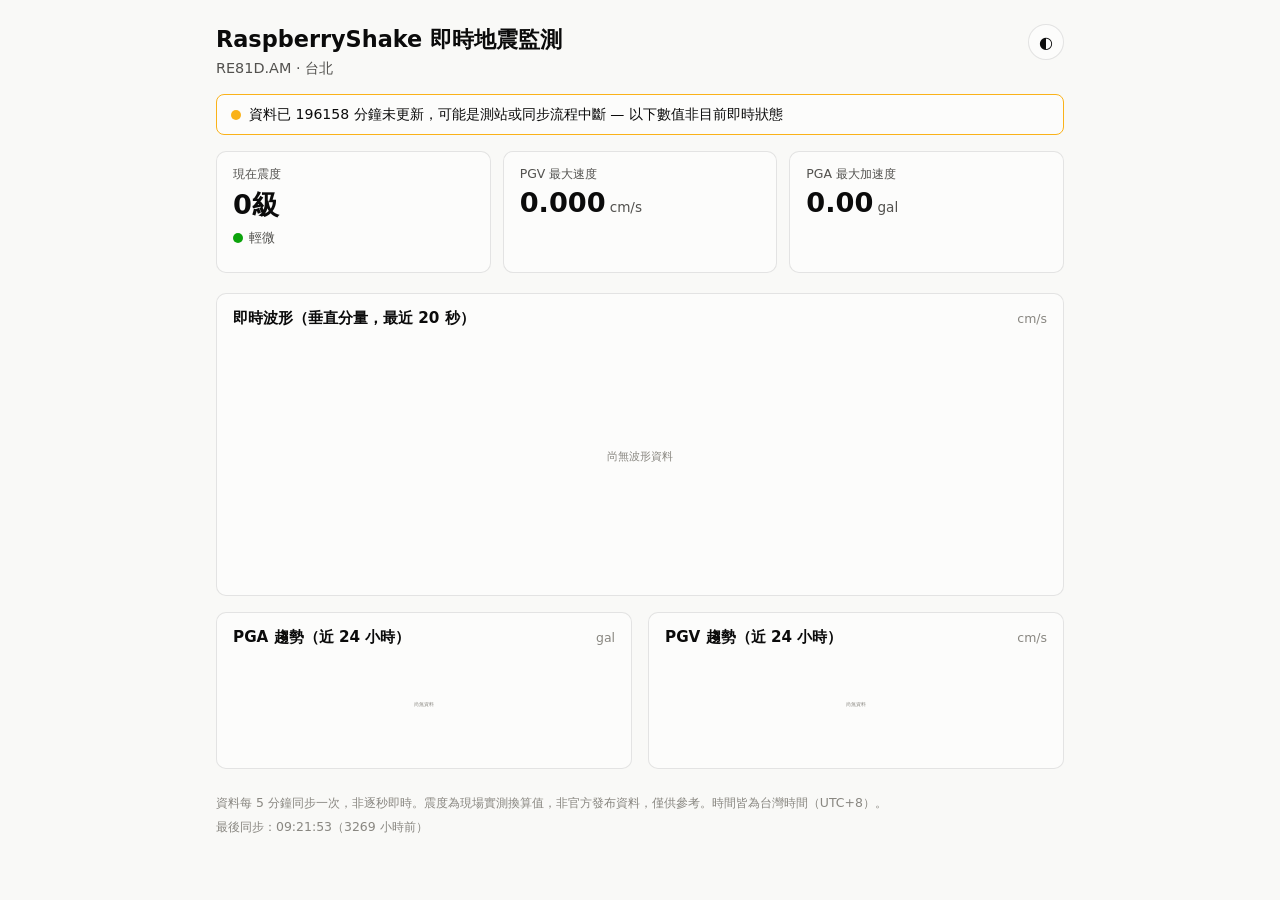
==== index.html @ 553f0ff5 "Initial RaspberryShake dashboard (PGA/PGV/waveform, GitHub Pages) Static site pulling periodic snaps" ====
<!doctype html>
<html lang="zh-Hant">
<head>
<meta charset="utf-8">
<meta name="viewport" content="width=device-width, initial-scale=1">
<title>RaspberryShake 即時地震監測</title>
<meta name="description" content="RaspberryShake 地震儀即時 PGA / PGV / 波形監測儀表板">
<link rel="icon" href="data:image/svg+xml,<svg xmlns=%22http://www.w3.org/2000/svg%22 viewBox=%220 0 100 100%22><text y=%22.9em%22 font-size=%2290%22>🌐</text></svg>">
<link rel="stylesheet" href="assets/style.css">
</head>
<body>
<div class="page">

  <header class="site-header">
    <div class="title-block">
      <h1>RaspberryShake 即時地震監測</h1>
      <p class="subtitle" id="station-line">載入中…</p>
    </div>
    <button id="theme-toggle" class="theme-toggle" type="button" aria-label="切換深色/淺色主題">◐</button>
  </header>

  <div id="stale-banner" class="stale-banner" hidden>
    <span class="status-dot status-warning" aria-hidden="true"></span>
    <span id="stale-text"></span>
  </div>

  <main>
    <section class="kpi-row" aria-label="即時測值">
      <div class="stat-tile">
        <div class="stat-label">現在震度</div>
        <div class="stat-value" id="tile-intensity">—</div>
        <div class="stat-badge" id="tile-intensity-badge"></div>
      </div>
      <div class="stat-tile">
        <div class="stat-label">PGV 最大速度</div>
        <div class="stat-value"><span id="tile-pgv">—</span><span class="stat-unit">cm/s</span></div>
        <svg class="sparkline" id="spark-pgv" viewBox="0 0 120 32" preserveAspectRatio="none"></svg>
      </div>
      <div class="stat-tile">
        <div class="stat-label">PGA 最大加速度</div>
        <div class="stat-value"><span id="tile-pga">—</span><span class="stat-unit">gal</span></div>
        <svg class="sparkline" id="spark-pga" viewBox="0 0 120 32" preserveAspectRatio="none"></svg>
      </div>
    </section>

    <section class="chart-card" aria-label="即時波形">
      <div class="chart-card-head">
        <h2>即時波形（垂直分量，最近 20 秒）</h2>
        <span class="chart-unit">cm/s</span>
      </div>
      <div class="chart-wrap">
        <svg id="chart-waveform" class="chart-svg" viewBox="0 0 640 200" preserveAspectRatio="none"></svg>
        <div class="tooltip" id="tooltip-waveform" hidden></div>
      </div>
    </section>

    <section class="chart-grid">
      <div class="chart-card" aria-label="PGA 趨勢">
        <div class="chart-card-head">
          <h2>PGA 趨勢（近 24 小時）</h2>
          <span class="chart-unit">gal</span>
        </div>
        <div class="chart-wrap">
          <svg id="chart-pga" class="chart-svg" viewBox="0 0 640 180" preserveAspectRatio="none"></svg>
          <div class="tooltip" id="tooltip-pga" hidden></div>
        </div>
      </div>
      <div class="chart-card" aria-label="PGV 趨勢">
        <div class="chart-card-head">
          <h2>PGV 趨勢（近 24 小時）</h2>
          <span class="chart-unit">cm/s</span>
        </div>
        <div class="chart-wrap">
          <svg id="chart-pgv" class="chart-svg" viewBox="0 0 640 180" preserveAspectRatio="none"></svg>
          <div class="tooltip" id="tooltip-pgv" hidden></div>
        </div>
      </div>
    </section>
  </main>

  <footer class="site-footer">
    <p>資料每 5 分鐘同步一次，非逐秒即時。震度為現場實測換算值，非官方發布資料，僅供參考。時間皆為台灣時間（UTC+8）。</p>
    <p id="updated-line">—</p>
  </footer>

</div>
<script src="assets/app.js"></script>
</body>
</html>
---- assets/style.css ----
:root {
  color-scheme: light;
  --surface-1:      #fcfcfb;
  --page-plane:     #f9f9f7;
  --text-primary:   #0b0b0b;
  --text-secondary: #52514e;
  --text-muted:     #898781;
  --gridline:       #e1e0d9;
  --baseline:       #c3c2b7;
  --border:         rgba(11,11,11,0.10);
  --series-1:       #2a78d6;   /* categorical slot 1 — blue, the single series everywhere */
  --status-good:     #0ca30c;
  --status-warning:  #fab219;
  --status-serious:  #ec835a;
  --status-critical: #d03b3b;
}

@media (prefers-color-scheme: dark) {
  :root:where(:not([data-theme="light"])) {
    color-scheme: dark;
    --surface-1:      #1a1a19;
    --page-plane:     #0d0d0d;
    --text-primary:   #ffffff;
    --text-secondary: #c3c2b7;
    --text-muted:     #898781;
    --gridline:       #2c2c2a;
    --baseline:       #383835;
    --border:         rgba(255,255,255,0.10);
    --series-1:       #3987e5;
    --status-good:     #0ca30c;
    --status-warning:  #fab219;
    --status-serious:  #ec835a;
    --status-critical: #d03b3b;
  }
}

:root[data-theme="dark"] {
  color-scheme: dark;
  --surface-1:      #1a1a19;
  --page-plane:     #0d0d0d;
  --text-primary:   #ffffff;
  --text-secondary: #c3c2b7;
  --text-muted:     #898781;
  --gridline:       #2c2c2a;
  --baseline:       #383835;
  --border:         rgba(255,255,255,0.10);
  --series-1:       #3987e5;
}

* { box-sizing: border-box; }

body {
  margin: 0;
  background: var(--page-plane);
  color: var(--text-primary);
  font-family: system-ui, -apple-system, "Segoe UI", sans-serif;
  -webkit-font-smoothing: antialiased;
}

.page {
  max-width: 880px;
  margin: 0 auto;
  padding: 24px 16px 48px;
}

.site-header {
  display: flex;
  align-items: flex-start;
  justify-content: space-between;
  gap: 12px;
  margin-bottom: 16px;
}

.site-header h1 {
  font-size: 1.4rem;
  margin: 0 0 4px;
}

.subtitle {
  margin: 0;
  color: var(--text-secondary);
  font-size: 0.9rem;
}

.theme-toggle {
  flex: none;
  width: 36px;
  height: 36px;
  border-radius: 50%;
  border: 1px solid var(--border);
  background: var(--surface-1);
  color: var(--text-primary);
  font-size: 1rem;
  cursor: pointer;
}
.theme-toggle:hover { background: var(--gridline); }

.stale-banner {
  display: flex;
  align-items: center;
  gap: 8px;
  background: var(--surface-1);
  border: 1px solid var(--status-warning);
  border-radius: 8px;
  padding: 10px 14px;
  margin-bottom: 16px;
  font-size: 0.88rem;
  color: var(--text-primary);
}

.status-dot {
  width: 10px;
  height: 10px;
  border-radius: 50%;
  flex: none;
  display: inline-block;
}
.status-good     { background: var(--status-good); }
.status-warning  { background: var(--status-warning); }
.status-serious  { background: var(--status-serious); }
.status-critical { background: var(--status-critical); }

.kpi-row {
  display: grid;
  grid-template-columns: repeat(3, 1fr);
  gap: 12px;
  margin-bottom: 20px;
}

.stat-tile {
  background: var(--surface-1);
  border: 1px solid var(--border);
  border-radius: 10px;
  padding: 14px 16px;
}

.stat-label {
  font-size: 0.78rem;
  color: var(--text-secondary);
}

.stat-value {
  font-size: 1.7rem;
  font-weight: 600;
  margin-top: 4px;
}

.stat-unit {
  font-size: 0.85rem;
  font-weight: 400;
  color: var(--text-secondary);
  margin-left: 4px;
}

.stat-badge {
  display: inline-flex;
  align-items: center;
  gap: 6px;
  margin-top: 6px;
  font-size: 0.82rem;
  color: var(--text-secondary);
}

.sparkline {
  width: 100%;
  height: 32px;
  margin-top: 8px;
  display: block;
}

.chart-card {
  background: var(--surface-1);
  border: 1px solid var(--border);
  border-radius: 10px;
  padding: 14px 16px 8px;
  margin-bottom: 16px;
}

.chart-card-head {
  display: flex;
  align-items: baseline;
  justify-content: space-between;
  margin-bottom: 4px;
}

.chart-card-head h2 {
  font-size: 0.95rem;
  margin: 0;
  font-weight: 600;
}

.chart-unit {
  font-size: 0.78rem;
  color: var(--text-muted);
}

.chart-grid {
  display: grid;
  grid-template-columns: 1fr 1fr;
  gap: 16px;
}
.chart-grid .chart-card { margin-bottom: 0; }

.chart-wrap { position: relative; }

.chart-svg {
  width: 100%;
  height: auto;
  display: block;
  touch-action: none;
}

.chart-svg .grid-line { stroke: var(--gridline); stroke-width: 1; }
.chart-svg .baseline { stroke: var(--baseline); stroke-width: 1; }
.chart-svg .series-line { fill: none; stroke: var(--series-1); stroke-width: 2; stroke-linejoin: round; stroke-linecap: round; }
.chart-svg .series-area { fill: var(--series-1); opacity: 0.10; }
.chart-svg .axis-label { fill: var(--text-muted); font-size: 9px; }
.chart-svg .crosshair { stroke: var(--text-muted); stroke-width: 1; opacity: 0; }
.chart-svg .hover-dot { fill: var(--series-1); stroke: var(--surface-1); stroke-width: 2; opacity: 0; }
.chart-svg .hit-layer { fill: transparent; cursor: crosshair; }

.sparkline .spark-line { fill: none; stroke: var(--text-muted); stroke-width: 1.5; }
.sparkline .spark-dot { fill: var(--series-1); }

.tooltip {
  position: absolute;
  pointer-events: none;
  background: var(--surface-1);
  border: 1px solid var(--border);
  border-radius: 6px;
  padding: 6px 10px;
  font-size: 0.78rem;
  box-shadow: 0 2px 8px rgba(0,0,0,0.15);
  transform: translate(-50%, -110%);
  white-space: nowrap;
}
.tooltip .tt-value { font-weight: 600; color: var(--text-primary); }
.tooltip .tt-time { color: var(--text-secondary); }

.empty-state {
  color: var(--text-muted);
  font-size: 0.85rem;
  padding: 24px 0;
  text-align: center;
}

.site-footer {
  margin-top: 24px;
  color: var(--text-muted);
  font-size: 0.78rem;
  line-height: 1.6;
}
.site-footer p { margin: 4px 0; }

@media (max-width: 640px) {
  .kpi-row { grid-template-columns: 1fr; }
  .chart-grid { grid-template-columns: 1fr; }
}
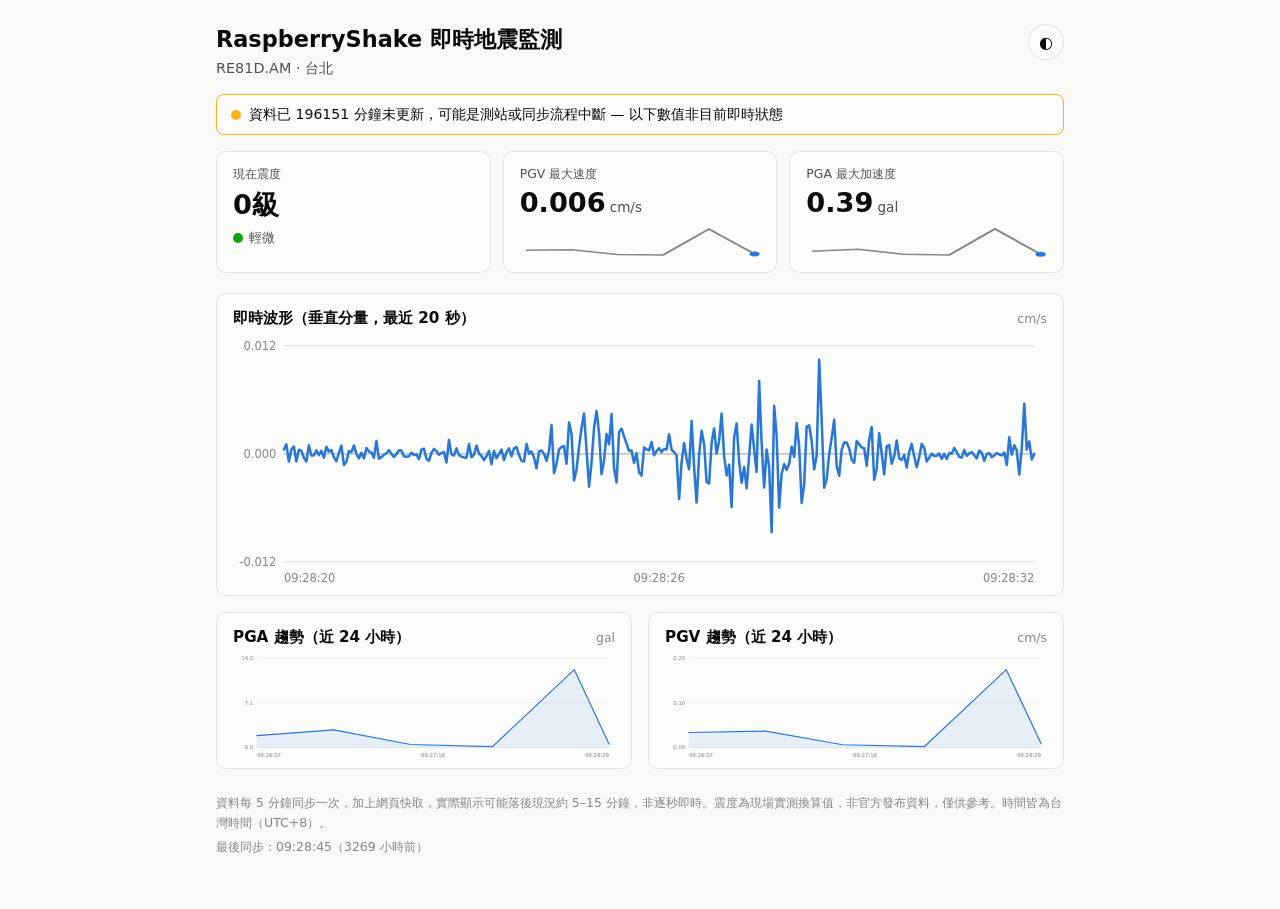
==== commit e461f1cb: "Account for GitHub Pages CDN caching in staleness threshold and copy" ====
--- a/index.html
+++ b/index.html
@@ -79,7 +79,7 @@
   </main>
 
   <footer class="site-footer">
-    <p>資料每 5 分鐘同步一次，非逐秒即時。震度為現場實測換算值，非官方發布資料，僅供參考。時間皆為台灣時間（UTC+8）。</p>
+    <p>資料每 5 分鐘同步一次，加上網頁快取，實際顯示可能落後現況約 5–15 分鐘，非逐秒即時。震度為現場實測換算值，非官方發布資料，僅供參考。時間皆為台灣時間（UTC+8）。</p>
     <p id="updated-line">—</p>
   </footer>
 
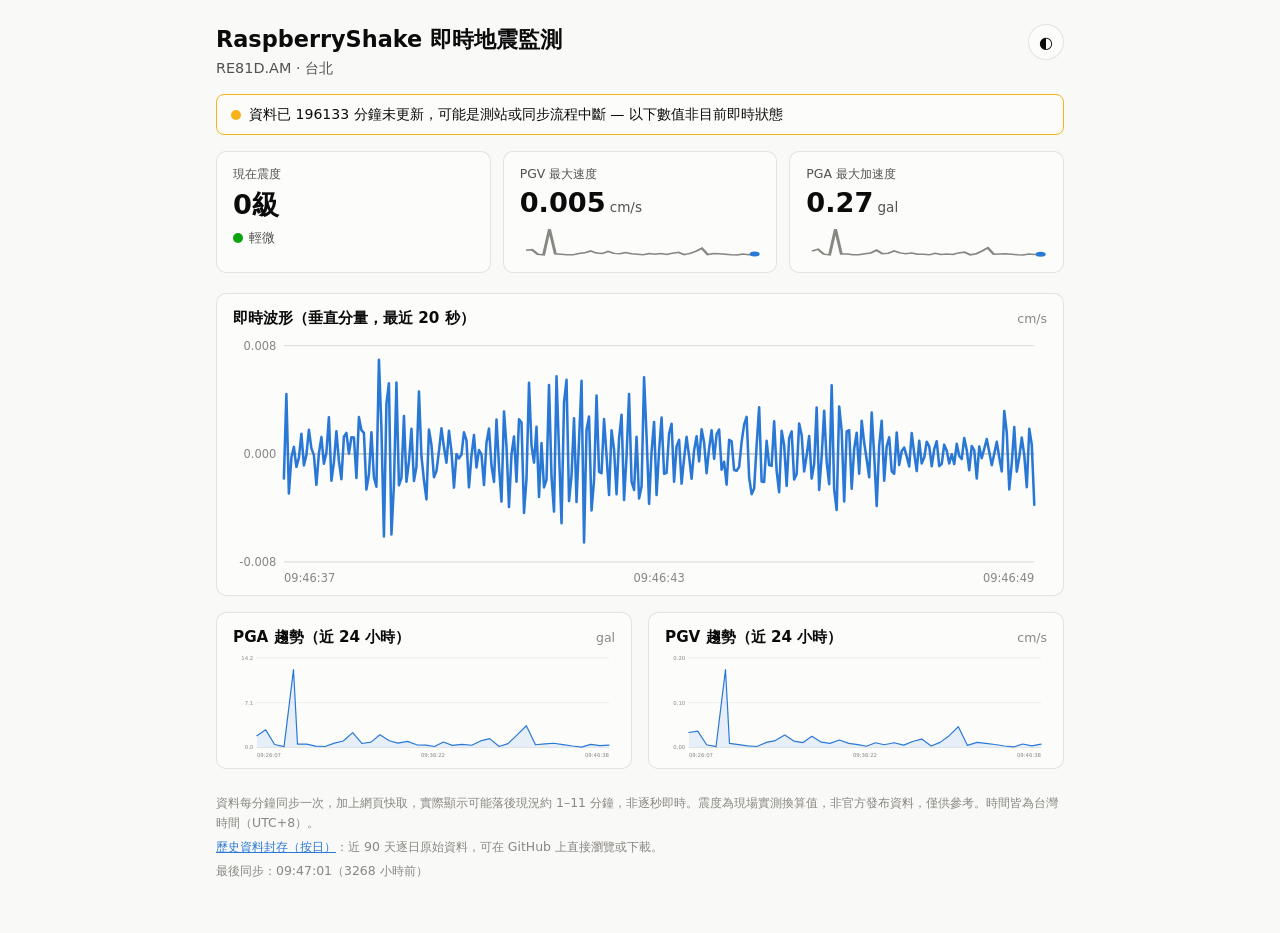
==== commit b8e188cb: "Add daily archive (90-day retention) and switch to 1-min push cadence in docs/copy" ====
--- a/index.html
+++ b/index.html
@@ -79,7 +79,8 @@
   </main>
 
   <footer class="site-footer">
-    <p>資料每 5 分鐘同步一次，加上網頁快取，實際顯示可能落後現況約 5–15 分鐘，非逐秒即時。震度為現場實測換算值，非官方發布資料，僅供參考。時間皆為台灣時間（UTC+8）。</p>
+    <p>資料每分鐘同步一次，加上網頁快取，實際顯示可能落後現況約 1–11 分鐘，非逐秒即時。震度為現場實測換算值，非官方發布資料，僅供參考。時間皆為台灣時間（UTC+8）。</p>
+    <p><a href="https://github.com/drewhui/RASPBERRYSHAKE_CCU/tree/main/data/archive">歷史資料封存（按日）</a>：近 90 天逐日原始資料，可在 GitHub 上直接瀏覽或下載。</p>
     <p id="updated-line">—</p>
   </footer>
 
--- a/assets/style.css
+++ b/assets/style.css
@@ -251,6 +251,7 @@
   line-height: 1.6;
 }
 .site-footer p { margin: 4px 0; }
+.site-footer a { color: var(--series-1); }
 
 @media (max-width: 640px) {
   .kpi-row { grid-template-columns: 1fr; }
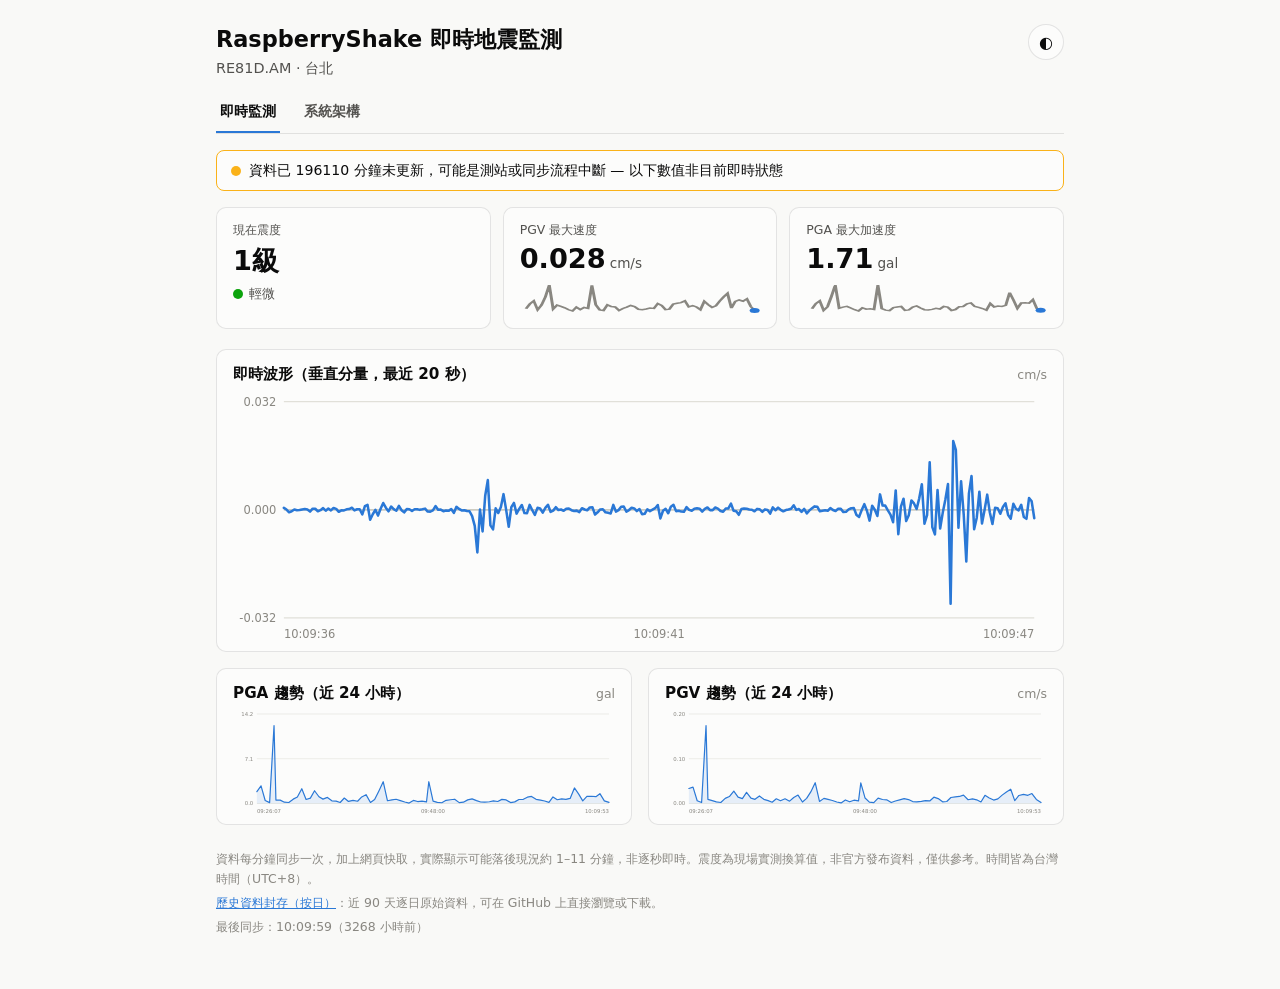
==== commit cbade4da: "Add system architecture doc + a "系統架構" tab on the site ARCHITECTURE.md documents the Earthworm ring/" ====
--- a/index.html
+++ b/index.html
@@ -19,12 +19,17 @@
     <button id="theme-toggle" class="theme-toggle" type="button" aria-label="切換深色/淺色主題">◐</button>
   </header>
 
+  <div class="tab-nav" role="tablist" aria-label="頁面切換">
+    <button class="tab-btn" id="tab-btn-dashboard" role="tab" aria-selected="true" aria-controls="panel-dashboard" type="button">即時監測</button>
+    <button class="tab-btn" id="tab-btn-architecture" role="tab" aria-selected="false" aria-controls="panel-architecture" type="button">系統架構</button>
+  </div>
+
   <div id="stale-banner" class="stale-banner" hidden>
     <span class="status-dot status-warning" aria-hidden="true"></span>
     <span id="stale-text"></span>
   </div>
 
-  <main>
+  <main id="panel-dashboard" class="tab-panel" role="tabpanel" aria-labelledby="tab-btn-dashboard">
     <section class="kpi-row" aria-label="即時測值">
       <div class="stat-tile">
         <div class="stat-label">現在震度</div>
@@ -78,6 +83,95 @@
     </section>
   </main>
 
+  <section id="panel-architecture" class="tab-panel architecture" role="tabpanel" aria-labelledby="tab-btn-architecture" hidden>
+    <p class="arch-intro">
+      這個網站背後是一套跑在 Raspberry Pi 4 上的簡化版地震早期預警（EEW）系統，
+      核心是 <a href="http://www.earthwormcentral.org/" target="_blank" rel="noopener">Earthworm</a>
+      8.0——地震學界行之有年的開源即時地震資料處理框架，用 Docker 容器化部署
+      （ARM64）。系統即時接收 RaspberryShake RE81D 地震儀的資料，同時跑三層告警
+      （單站 onsite 快報、測站即時震度、多站協同的網路型 EEW 解算）。
+      <strong>這個網站顯示的 PGA / PGV / 波形，是這套系統其中一條資料支線的公開
+      輸出</strong>，不是獨立產品。完整版見
+      <a href="https://github.com/drewhui/RASPBERRYSHAKE_CCU/blob/main/ARCHITECTURE.md">ARCHITECTURE.md</a>。
+    </p>
+
+    <div class="chart-card">
+      <div class="chart-card-head"><h2>資料來源</h2></div>
+      <ul class="arch-list">
+        <li><strong>RaspberryShake RE81D</strong>（RS1D 型號，單一垂直分量檢波器，100 sps）：跟 Pi 在同一個區域網路，透過 SeedLink 協定即時串流波形——這是本站顯示資料的來源。</li>
+        <li><strong>IRIS 遠端測站</strong>（中央氣象署寬頻地動觀測網 TW 網 + IU 網 TATO 站）：透過網際網路連到 IRIS 的 SeedLink 伺服器拉取即時資料，提供多站定位 / 規模估算所需的額外測站，不是本站顯示的對象，但共用同一套 Earthworm 處理鏈。</li>
+      </ul>
+    </div>
+
+    <div class="chart-card">
+      <div class="chart-card-head"><h2>Earthworm 核心架構</h2></div>
+      <p>Earthworm 用「共享記憶體環（ring）+ 多個獨立小程式（module）」的模型運作：每個 module 是獨立 process，讀寫特定的 ring，靠 ring 裡不同類型的訊息（波形、pick、事件⋯）溝通，彼此不直接呼叫。目前跑的 module（依啟動順序）：</p>
+      <div class="table-wrap">
+        <table class="arch-table">
+          <thead><tr><th>Module</th><th>角色</th></tr></thead>
+          <tbody>
+            <tr><td><code>statmgr</code></td><td>系統心跳 / 健康監控</td></tr>
+            <tr><td><code>slink2ew</code> ×2</td><td>SeedLink 客戶端，一個接 IRIS 遠端測站、一個接本地 RaspberryShake，寫入 <code>WAVE_RING</code></td></tr>
+            <tr><td><code>pick_ew</code></td><td>波形挑波（picking）：STA/LTA 演算法即時偵測 P 波到時，同時算出 onsite 快報用的 Pa/Pv/Pd/τc，寫入 <code>PICK_RING</code></td></tr>
+            <tr><td><code>tcpd</code></td><td>多站協同（coincidence）關聯：比對多測站 P 波 pick，達門檻站數才組成事件解，估算震央與規模（Mpd），寫入 <code>EEW_RING</code></td></tr>
+            <tr><td><code>dcsn_xml</code></td><td>把 <code>tcpd</code> 的事件解格式化成 EEW 警報 XML</td></tr>
+            <tr><td><code>wave_serverV</code></td><td>波形環狀歸檔，供外部工具（如 Swarm）查詢 / 繪圖</td></tr>
+            <tr><td><code>diskmgr</code> / <code>copystatus</code></td><td>磁碟空間管理、狀態訊息轉發到 <code>HYPO_RING</code></td></tr>
+          </tbody>
+        </table>
+      </div>
+    </div>
+
+    <div class="chart-card">
+      <div class="chart-card-head"><h2>資料流程（RaspberryShake → 這個網站）</h2></div>
+      <div class="pipeline">
+        <div class="pipe-box">RaspberryShake RE81D<br><span class="pipe-sub">SHZ, 100sps</span></div>
+        <div class="pipe-arrow">SeedLink →</div>
+        <div class="pipe-box">slink2ew<br><span class="pipe-sub">第二個實例</span></div>
+        <div class="pipe-arrow">→</div>
+        <div class="pipe-box">WAVE_RING</div>
+      </div>
+      <div class="pipeline pipeline-branch">
+        <div class="pipe-arrow">↓</div>
+      </div>
+      <div class="pipeline">
+        <div class="pipe-box">pick_ew<br><span class="pipe-sub">P 波挑波 + onsite</span></div>
+        <div class="pipe-arrow">→</div>
+        <div class="pipe-box">tcpd → dcsn_xml<br><span class="pipe-sub">多站定位 / 規模</span></div>
+        <div class="pipe-arrow">→</div>
+        <div class="pipe-box">station_watch.py<br><span class="pipe-sub">即時 PGV/PGA、CWB 震度</span></div>
+      </div>
+      <div class="pipeline">
+        <div class="pipe-arrow">↓</div>
+      </div>
+      <div class="pipeline">
+        <div class="pipe-box">本站快照 + 趨勢 + 逐日封存</div>
+        <div class="pipe-arrow">→</div>
+        <div class="pipe-box">dashboard_push.sh<br><span class="pipe-sub">host cron，每分鐘</span></div>
+        <div class="pipe-arrow">→</div>
+        <div class="pipe-box">GitHub Pages<br><span class="pipe-sub">這個網站</span></div>
+      </div>
+    </div>
+
+    <div class="chart-card">
+      <div class="chart-card-head"><h2>三層告警（由快到慢，由單站到多站）</h2></div>
+      <ol class="arch-list arch-list-ordered">
+        <li><strong>Onsite τc-Pd 快報</strong>——<code>pick_ew</code> 每完成一個 P 波 pick 就順便算出 Pa/Pv/Pd/τc，套用 Wu &amp; Kanamori 準則（Pd、τc 同時超過門檻）判斷是否可能是具破壞力的地震。單一測站、P 波到站後數秒內就有結果，是最快但誤報率也最高的一層。</li>
+        <li><strong>測站即時震度</strong>——自訂的 <code>station_watch.py</code>（不是 Earthworm 內建，用 PyEW 直接讀 <code>WAVE_RING</code>）即時把原始計數值換算成地動速度，量測 PGV，再微分成 PGA，對照中央氣象署 2020 震度分級表。這是「量出來的」不是預測，不會錯，只受限於資料延遲（本地 RaspberryShake 約 1–2 秒，IRIS 遠端站約 10–20 秒）。</li>
+        <li><strong>網路型 EEW</strong>——<code>tcpd</code> 需要多個測站的 P 波 pick 互相吻合（到時、距離都在門檻內）才會組成一組解，<code>dcsn_xml</code> 再轉成正式 XML 警報。這層最穩定（多站交叉驗證），但也最慢，且需要數個測站同時觸發才能運作——單靠這一台 RaspberryShake 無法獨立完成，解算結果不在這個網站顯示範圍內。</li>
+      </ol>
+    </div>
+
+    <div class="chart-card">
+      <div class="chart-card-head"><h2>已知限制</h2></div>
+      <ul class="arch-list">
+        <li>RaspberryShake RE81D 是 RS1D 型號，硬體上只有一個垂直分量檢波器，沒有水平分量、沒有強震型加速度計——4 級以上的量測可能因訊號削波而失真。</li>
+        <li>測站位置只標示大略城市，不公開精確座標。</li>
+        <li>GitHub Pages 的 CDN 對資料檔另有最長 10 分鐘快取，實際顯示會落後現況約 1–11 分鐘。</li>
+      </ul>
+    </div>
+  </section>
+
   <footer class="site-footer">
     <p>資料每分鐘同步一次，加上網頁快取，實際顯示可能落後現況約 1–11 分鐘，非逐秒即時。震度為現場實測換算值，非官方發布資料，僅供參考。時間皆為台灣時間（UTC+8）。</p>
     <p><a href="https://github.com/drewhui/RASPBERRYSHAKE_CCU/tree/main/data/archive">歷史資料封存（按日）</a>：近 90 天逐日原始資料，可在 GitHub 上直接瀏覽或下載。</p>
--- a/assets/style.css
+++ b/assets/style.css
@@ -95,6 +95,34 @@
 }
 .theme-toggle:hover { background: var(--gridline); }
 
+.tab-nav {
+  display: flex;
+  gap: 4px;
+  margin-bottom: 16px;
+  border-bottom: 1px solid var(--border);
+}
+
+.tab-btn {
+  appearance: none;
+  border: none;
+  background: none;
+  color: var(--text-secondary);
+  font: inherit;
+  font-size: 0.88rem;
+  font-weight: 600;
+  padding: 8px 4px 10px;
+  margin-right: 16px;
+  cursor: pointer;
+  border-bottom: 2px solid transparent;
+}
+.tab-btn:hover { color: var(--text-primary); }
+.tab-btn[aria-selected="true"] {
+  color: var(--text-primary);
+  border-bottom-color: var(--series-1);
+}
+
+.tab-panel[hidden] { display: none; }
+
 .stale-banner {
   display: flex;
   align-items: center;
@@ -244,6 +272,89 @@
   text-align: center;
 }
 
+.architecture .chart-card { padding-bottom: 14px; }
+.architecture h2 { margin: 0; }
+.architecture p { line-height: 1.7; font-size: 0.9rem; color: var(--text-primary); }
+.architecture a { color: var(--series-1); }
+.architecture code {
+  font-family: ui-monospace, SFMono-Regular, Menlo, Consolas, monospace;
+  font-size: 0.85em;
+  background: var(--gridline);
+  padding: 1px 5px;
+  border-radius: 4px;
+}
+
+.arch-intro {
+  line-height: 1.8;
+  font-size: 0.92rem;
+  color: var(--text-secondary);
+  margin: 0 0 16px;
+}
+.arch-intro strong { color: var(--text-primary); }
+
+.arch-list {
+  margin: 8px 0 4px;
+  padding-left: 20px;
+  font-size: 0.88rem;
+  line-height: 1.7;
+  color: var(--text-secondary);
+}
+.arch-list li { margin-bottom: 8px; }
+.arch-list strong { color: var(--text-primary); }
+.arch-list-ordered { padding-left: 22px; }
+
+.table-wrap { overflow-x: auto; margin-top: 8px; }
+
+.arch-table {
+  width: 100%;
+  border-collapse: collapse;
+  font-size: 0.85rem;
+}
+.arch-table th, .arch-table td {
+  text-align: left;
+  padding: 8px 10px;
+  border-bottom: 1px solid var(--gridline);
+  vertical-align: top;
+}
+.arch-table th { color: var(--text-muted); font-weight: 600; font-size: 0.78rem; }
+.arch-table td:first-child { white-space: nowrap; color: var(--text-primary); }
+.arch-table td:last-child { color: var(--text-secondary); }
+
+.pipeline {
+  display: flex;
+  align-items: center;
+  flex-wrap: wrap;
+  gap: 8px;
+  margin: 10px 0;
+}
+.pipeline-branch { justify-content: center; margin: 2px 0; }
+
+.pipe-box {
+  background: var(--page-plane);
+  border: 1px solid var(--border);
+  border-radius: 8px;
+  padding: 8px 12px;
+  font-size: 0.82rem;
+  font-weight: 600;
+  color: var(--text-primary);
+  text-align: center;
+  flex: 1 1 auto;
+  min-width: 140px;
+}
+.pipe-sub {
+  display: block;
+  font-size: 0.72rem;
+  font-weight: 400;
+  color: var(--text-muted);
+  margin-top: 2px;
+}
+.pipe-arrow {
+  color: var(--text-muted);
+  font-size: 0.8rem;
+  white-space: nowrap;
+  flex: none;
+}
+
 .site-footer {
   margin-top: 24px;
   color: var(--text-muted);
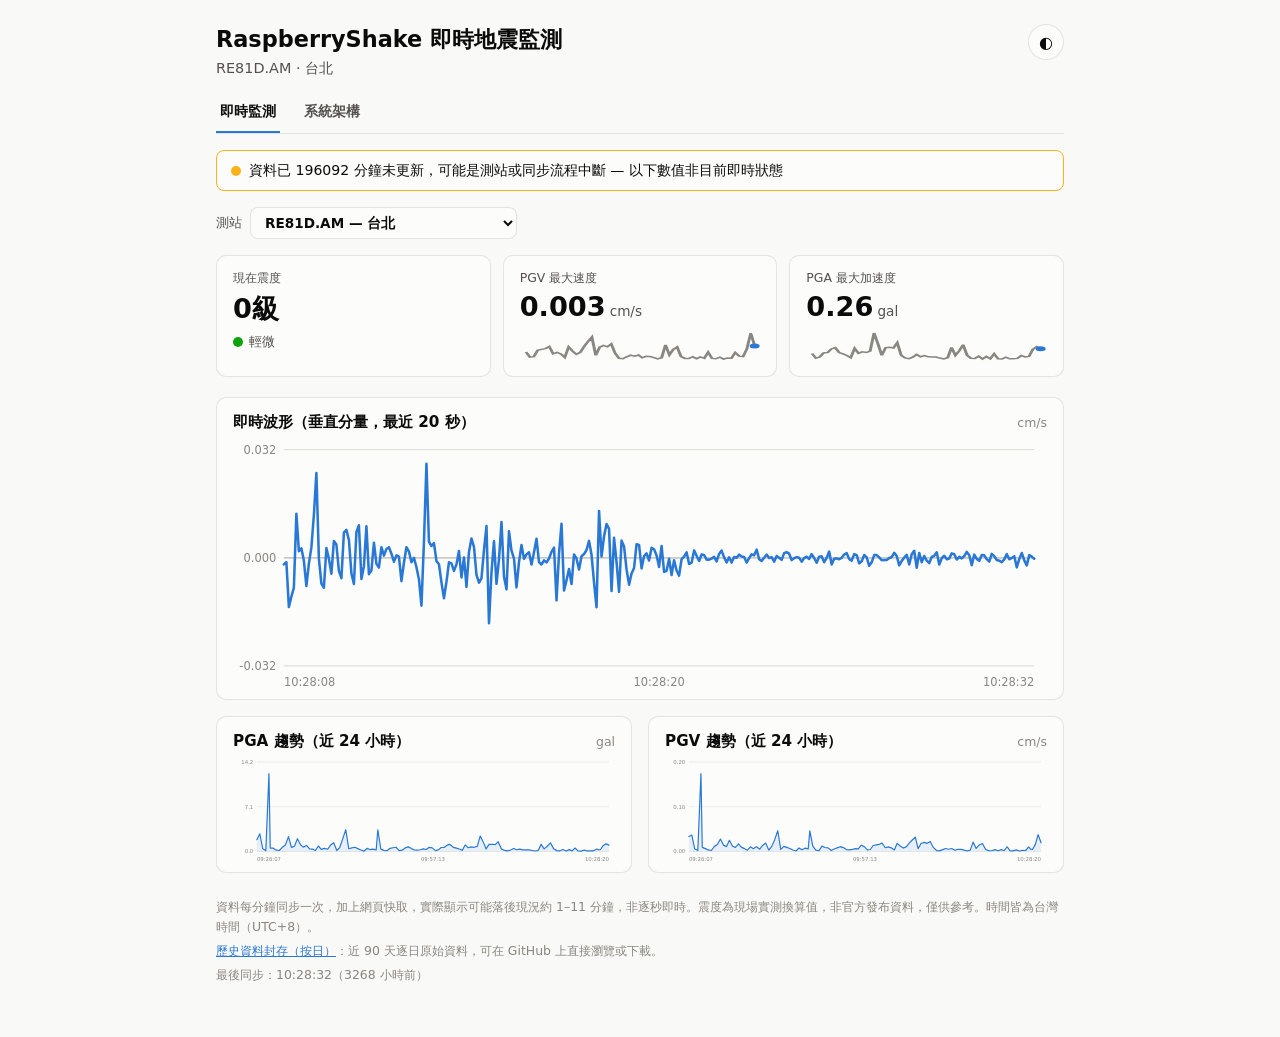
==== commit 3f1bc14e: "Add a station picker to switch between RaspberryShake and TW-network stations app.js: station list n" ====
--- a/index.html
+++ b/index.html
@@ -30,6 +30,11 @@
   </div>
 
   <main id="panel-dashboard" class="tab-panel" role="tabpanel" aria-labelledby="tab-btn-dashboard">
+    <div class="station-picker">
+      <label for="station-select">測站</label>
+      <select id="station-select"></select>
+    </div>
+
     <section class="kpi-row" aria-label="即時測值">
       <div class="stat-tile">
         <div class="stat-label">現在震度</div>
--- a/assets/style.css
+++ b/assets/style.css
@@ -148,6 +148,28 @@
 .status-serious  { background: var(--status-serious); }
 .status-critical { background: var(--status-critical); }
 
+.station-picker {
+  display: flex;
+  align-items: center;
+  gap: 8px;
+  margin-bottom: 16px;
+}
+.station-picker label {
+  font-size: 0.82rem;
+  color: var(--text-secondary);
+}
+.station-picker select {
+  font: inherit;
+  font-size: 0.85rem;
+  font-weight: 600;
+  color: var(--text-primary);
+  background: var(--surface-1);
+  border: 1px solid var(--border);
+  border-radius: 8px;
+  padding: 6px 10px;
+  cursor: pointer;
+}
+
 .kpi-row {
   display: grid;
   grid-template-columns: repeat(3, 1fr);
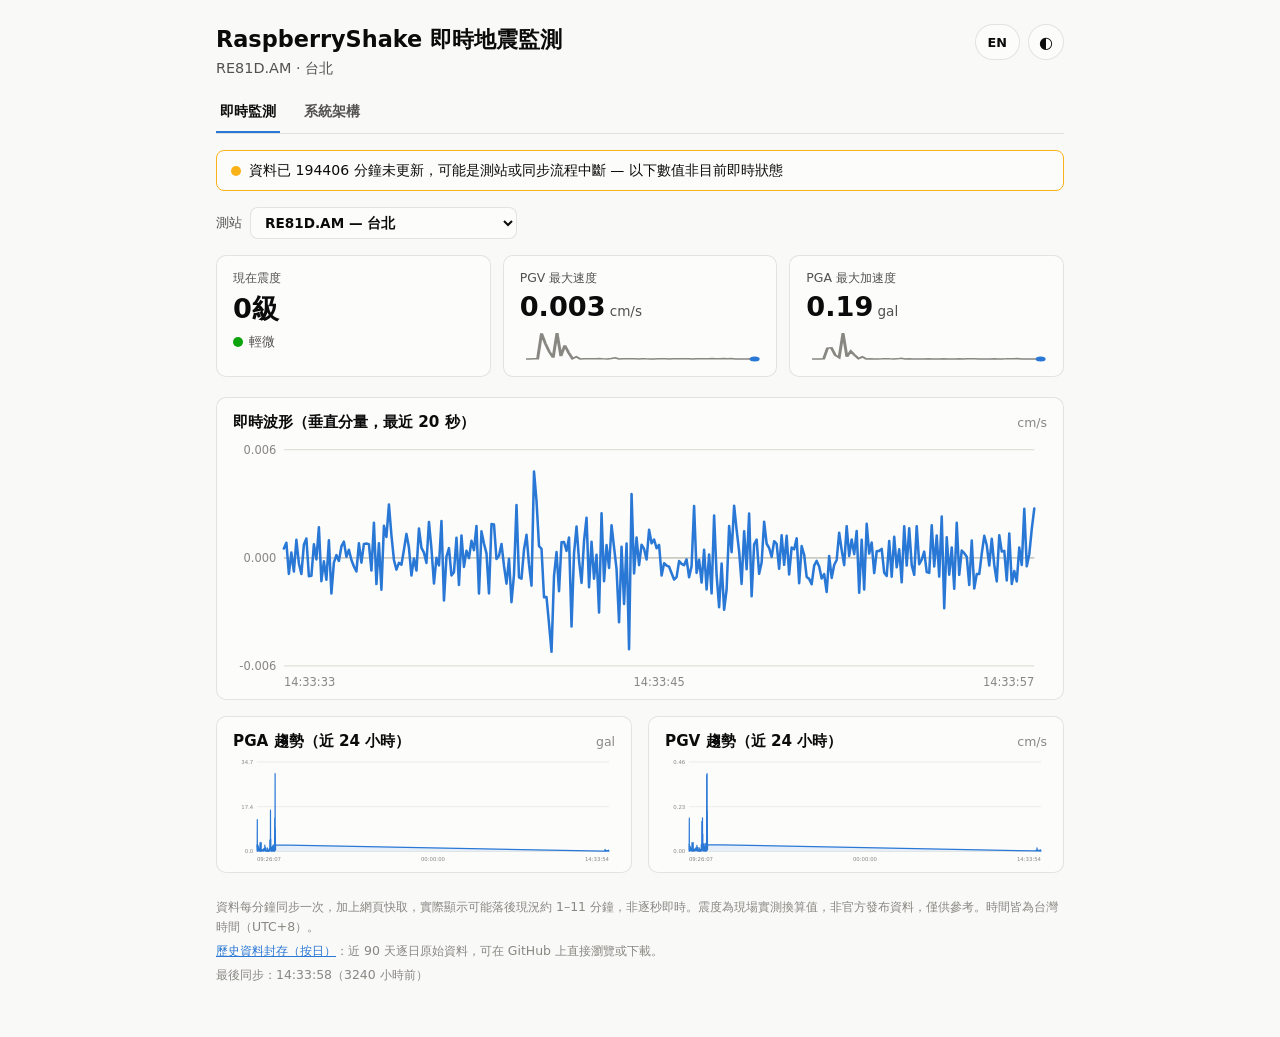
==== commit fdcb9bc5: "Add English translation with a language toggle Whole-site i18n: header, tabs, KPI/chart labels, inte" ====
--- a/index.html
+++ b/index.html
@@ -13,15 +13,18 @@
 
   <header class="site-header">
     <div class="title-block">
-      <h1>RaspberryShake 即時地震監測</h1>
-      <p class="subtitle" id="station-line">載入中…</p>
-    </div>
-    <button id="theme-toggle" class="theme-toggle" type="button" aria-label="切換深色/淺色主題">◐</button>
+      <h1><span lang="zh-Hant">RaspberryShake 即時地震監測</span><span lang="en">RaspberryShake Live Seismic Monitor</span></h1>
+      <p class="subtitle" id="station-line"><span lang="zh-Hant">載入中…</span><span lang="en">Loading…</span></p>
+    </div>
+    <div class="header-controls">
+      <button id="lang-toggle" class="lang-toggle" type="button" aria-label="Switch language / 切換語言">EN</button>
+      <button id="theme-toggle" class="theme-toggle" type="button" aria-label="切換深色/淺色主題">◐</button>
+    </div>
   </header>
 
   <div class="tab-nav" role="tablist" aria-label="頁面切換">
-    <button class="tab-btn" id="tab-btn-dashboard" role="tab" aria-selected="true" aria-controls="panel-dashboard" type="button">即時監測</button>
-    <button class="tab-btn" id="tab-btn-architecture" role="tab" aria-selected="false" aria-controls="panel-architecture" type="button">系統架構</button>
+    <button class="tab-btn" id="tab-btn-dashboard" role="tab" aria-selected="true" aria-controls="panel-dashboard" type="button"><span lang="zh-Hant">即時監測</span><span lang="en">Live Dashboard</span></button>
+    <button class="tab-btn" id="tab-btn-architecture" role="tab" aria-selected="false" aria-controls="panel-architecture" type="button"><span lang="zh-Hant">系統架構</span><span lang="en">Architecture</span></button>
   </div>
 
   <div id="stale-banner" class="stale-banner" hidden>
@@ -31,23 +34,23 @@
 
   <main id="panel-dashboard" class="tab-panel" role="tabpanel" aria-labelledby="tab-btn-dashboard">
     <div class="station-picker">
-      <label for="station-select">測站</label>
+      <label for="station-select"><span lang="zh-Hant">測站</span><span lang="en">Station</span></label>
       <select id="station-select"></select>
     </div>
 
     <section class="kpi-row" aria-label="即時測值">
       <div class="stat-tile">
-        <div class="stat-label">現在震度</div>
+        <div class="stat-label"><span lang="zh-Hant">現在震度</span><span lang="en">Current Intensity</span></div>
         <div class="stat-value" id="tile-intensity">—</div>
         <div class="stat-badge" id="tile-intensity-badge"></div>
       </div>
       <div class="stat-tile">
-        <div class="stat-label">PGV 最大速度</div>
+        <div class="stat-label"><span lang="zh-Hant">PGV 最大速度</span><span lang="en">PGV Peak Velocity</span></div>
         <div class="stat-value"><span id="tile-pgv">—</span><span class="stat-unit">cm/s</span></div>
         <svg class="sparkline" id="spark-pgv" viewBox="0 0 120 32" preserveAspectRatio="none"></svg>
       </div>
       <div class="stat-tile">
-        <div class="stat-label">PGA 最大加速度</div>
+        <div class="stat-label"><span lang="zh-Hant">PGA 最大加速度</span><span lang="en">PGA Peak Acceleration</span></div>
         <div class="stat-value"><span id="tile-pga">—</span><span class="stat-unit">gal</span></div>
         <svg class="sparkline" id="spark-pga" viewBox="0 0 120 32" preserveAspectRatio="none"></svg>
       </div>
@@ -55,7 +58,7 @@
 
     <section class="chart-card" aria-label="即時波形">
       <div class="chart-card-head">
-        <h2>即時波形（垂直分量，最近 20 秒）</h2>
+        <h2><span lang="zh-Hant">即時波形（垂直分量，最近 20 秒）</span><span lang="en">Live Waveform (vertical component, last 20s)</span></h2>
         <span class="chart-unit">cm/s</span>
       </div>
       <div class="chart-wrap">
@@ -67,7 +70,7 @@
     <section class="chart-grid">
       <div class="chart-card" aria-label="PGA 趨勢">
         <div class="chart-card-head">
-          <h2>PGA 趨勢（近 24 小時）</h2>
+          <h2><span lang="zh-Hant">PGA 趨勢（近 24 小時）</span><span lang="en">PGA Trend (last 24h)</span></h2>
           <span class="chart-unit">gal</span>
         </div>
         <div class="chart-wrap">
@@ -77,7 +80,7 @@
       </div>
       <div class="chart-card" aria-label="PGV 趨勢">
         <div class="chart-card-head">
-          <h2>PGV 趨勢（近 24 小時）</h2>
+          <h2><span lang="zh-Hant">PGV 趨勢（近 24 小時）</span><span lang="en">PGV Trend (last 24h)</span></h2>
           <span class="chart-unit">cm/s</span>
         </div>
         <div class="chart-wrap">
@@ -89,6 +92,8 @@
   </main>
 
   <section id="panel-architecture" class="tab-panel architecture" role="tabpanel" aria-labelledby="tab-btn-architecture" hidden>
+
+  <div lang="zh-Hant">
     <p class="arch-intro">
       這個網站背後是一套跑在 Raspberry Pi 4 上的簡化版地震早期預警（EEW）系統，
       核心是 <a href="http://www.earthwormcentral.org/" target="_blank" rel="noopener">Earthworm</a>
@@ -175,11 +180,109 @@
         <li>GitHub Pages 的 CDN 對資料檔另有最長 10 分鐘快取，實際顯示會落後現況約 1–11 分鐘。</li>
       </ul>
     </div>
+  </div>
+
+  <div lang="en">
+    <p class="arch-intro">
+      This site is the public face of a simplified earthquake early warning (EEW)
+      system running on a Raspberry Pi 4, built around
+      <a href="http://www.earthwormcentral.org/" target="_blank" rel="noopener">Earthworm</a>
+      8.0 — a long-established open-source real-time seismic data processing
+      framework in the seismology community, deployed in Docker (ARM64). The
+      system ingests live data from a RaspberryShake RE81D seismometer and
+      runs three alert tiers concurrently (single-station onsite alerting,
+      per-station real-time intensity, and multi-station network EEW
+      solutions).
+      <strong>The PGA / PGV / waveform data shown on this site is the public
+      output of just one branch of that pipeline</strong>, not a standalone
+      product. Full write-up:
+      <a href="https://github.com/drewhui/RASPBERRYSHAKE_CCU/blob/main/ARCHITECTURE.md">ARCHITECTURE.md</a>.
+    </p>
+
+    <div class="chart-card">
+      <div class="chart-card-head"><h2>Data Sources</h2></div>
+      <ul class="arch-list">
+        <li><strong>RaspberryShake RE81D</strong> (RS1D model, single vertical-component geophone, 100 sps): on the same local network as the Pi, streamed live over the SeedLink protocol — this is the source of the data shown on this site.</li>
+        <li><strong>Remote IRIS stations</strong> (Taiwan CWA broadband network TW + IU network's TATO station): pulled live over the internet from IRIS's SeedLink server, providing the extra stations needed for multi-station location / magnitude estimation. Not shown on this site, but processed through the same Earthworm pipeline.</li>
+      </ul>
+    </div>
+
+    <div class="chart-card">
+      <div class="chart-card-head"><h2>Earthworm Core Architecture</h2></div>
+      <p>Earthworm runs on a "shared-memory ring + independent small programs (modules)" model: each module is its own process, reading and writing specific rings, communicating via typed messages on the ring (waveform, pick, event…) rather than calling each other directly. Modules currently running (in startup order):</p>
+      <div class="table-wrap">
+        <table class="arch-table">
+          <thead><tr><th>Module</th><th>Role</th></tr></thead>
+          <tbody>
+            <tr><td><code>statmgr</code></td><td>System heartbeat / health monitoring</td></tr>
+            <tr><td><code>slink2ew</code> ×2</td><td>SeedLink clients — one for the remote IRIS stations, one for the local RaspberryShake — writing into <code>WAVE_RING</code></td></tr>
+            <tr><td><code>pick_ew</code></td><td>Waveform picking: an STA/LTA algorithm detects P-wave arrivals in real time, also computing Pa/Pv/Pd/τc for onsite alerting, writing into <code>PICK_RING</code></td></tr>
+            <tr><td><code>tcpd</code></td><td>Multi-station coincidence association: correlates P-wave picks across stations, forms an event solution once enough stations agree, estimates epicenter and magnitude (Mpd), writing into <code>EEW_RING</code></td></tr>
+            <tr><td><code>dcsn_xml</code></td><td>Formats <code>tcpd</code>'s event solutions into EEW alert XML</td></tr>
+            <tr><td><code>wave_serverV</code></td><td>Ring-buffer waveform archive, queryable by external tools (e.g. Swarm)</td></tr>
+            <tr><td><code>diskmgr</code> / <code>copystatus</code></td><td>Disk space management, status message relay to <code>HYPO_RING</code></td></tr>
+          </tbody>
+        </table>
+      </div>
+    </div>
+
+    <div class="chart-card">
+      <div class="chart-card-head"><h2>Data Flow (RaspberryShake → this site)</h2></div>
+      <div class="pipeline">
+        <div class="pipe-box">RaspberryShake RE81D<br><span class="pipe-sub">SHZ, 100sps</span></div>
+        <div class="pipe-arrow">SeedLink →</div>
+        <div class="pipe-box">slink2ew<br><span class="pipe-sub">2nd instance</span></div>
+        <div class="pipe-arrow">→</div>
+        <div class="pipe-box">WAVE_RING</div>
+      </div>
+      <div class="pipeline pipeline-branch">
+        <div class="pipe-arrow">↓</div>
+      </div>
+      <div class="pipeline">
+        <div class="pipe-box">pick_ew<br><span class="pipe-sub">P-pick + onsite</span></div>
+        <div class="pipe-arrow">→</div>
+        <div class="pipe-box">tcpd → dcsn_xml<br><span class="pipe-sub">multi-station location / magnitude</span></div>
+        <div class="pipe-arrow">→</div>
+        <div class="pipe-box">station_watch.py<br><span class="pipe-sub">real-time PGV/PGA, CWA intensity</span></div>
+      </div>
+      <div class="pipeline">
+        <div class="pipe-arrow">↓</div>
+      </div>
+      <div class="pipeline">
+        <div class="pipe-box">This site's snapshot + trend + daily archive</div>
+        <div class="pipe-arrow">→</div>
+        <div class="pipe-box">dashboard_push.sh<br><span class="pipe-sub">host cron, every minute</span></div>
+        <div class="pipe-arrow">→</div>
+        <div class="pipe-box">GitHub Pages<br><span class="pipe-sub">this site</span></div>
+      </div>
+    </div>
+
+    <div class="chart-card">
+      <div class="chart-card-head"><h2>Three Alert Tiers (fast to slow, single-station to multi-station)</h2></div>
+      <ol class="arch-list arch-list-ordered">
+        <li><strong>Onsite τc-Pd alert</strong> — every time <code>pick_ew</code> completes a P-wave pick, it also computes Pa/Pv/Pd/τc, applying the Wu &amp; Kanamori criterion (Pd and τc both above threshold) to judge whether the event may be damaging. Single-station, results within seconds of the P wave arriving — the fastest tier, but also the one with the highest false-alarm rate.</li>
+        <li><strong>Per-station real-time intensity</strong> — a custom <code>station_watch.py</code> (not built into Earthworm, reads <code>WAVE_RING</code> directly via PyEW) converts raw counts to ground velocity in real time, measuring PGV, differentiating it into PGA, and mapping against Taiwan CWA's 2020 intensity scale. This is a direct measurement, not a prediction — it can't be "wrong" in that sense, only limited by data latency (~1–2s for the local RaspberryShake, ~10–20s for the remote IRIS stations).</li>
+        <li><strong>Network EEW</strong> — <code>tcpd</code> requires P-wave picks from multiple stations to be mutually consistent (arrival time and distance both within threshold) before forming a solution; <code>dcsn_xml</code> then converts it into a formal XML alert. This is the most stable tier (cross-validated across stations), but also the slowest, and needs several stations to trigger together — a single RaspberryShake can't produce this on its own, and its output isn't shown on this site.</li>
+      </ol>
+    </div>
+
+    <div class="chart-card">
+      <div class="chart-card-head"><h2>Known Limitations</h2></div>
+      <ul class="arch-list">
+        <li>The RaspberryShake RE81D is an RS1D model — hardware-wise it has only a single vertical-component geophone, no horizontal components, and no strong-motion accelerometer, so readings above roughly intensity level 4 may be distorted by signal clipping.</li>
+        <li>Station location is shown at city-level only — precise coordinates aren't published.</li>
+        <li>GitHub Pages' CDN caches the data files for up to 10 minutes on top of the push interval, so the displayed data can lag reality by roughly 1–11 minutes.</li>
+      </ul>
+    </div>
+  </div>
+
   </section>
 
   <footer class="site-footer">
-    <p>資料每分鐘同步一次，加上網頁快取，實際顯示可能落後現況約 1–11 分鐘，非逐秒即時。震度為現場實測換算值，非官方發布資料，僅供參考。時間皆為台灣時間（UTC+8）。</p>
-    <p><a href="https://github.com/drewhui/RASPBERRYSHAKE_CCU/tree/main/data/archive">歷史資料封存（按日）</a>：近 90 天逐日原始資料，可在 GitHub 上直接瀏覽或下載。</p>
+    <p lang="zh-Hant">資料每分鐘同步一次，加上網頁快取，實際顯示可能落後現況約 1–11 分鐘，非逐秒即時。震度為現場實測換算值，非官方發布資料，僅供參考。時間皆為台灣時間（UTC+8）。</p>
+    <p lang="en">Data is synced once a minute; combined with page caching, the display may lag reality by roughly 1–11 minutes — this is not second-by-second real time. Intensity values are derived from on-site measurement, not official published data, for reference only. All times are Taiwan Time (UTC+8).</p>
+    <p lang="zh-Hant"><a href="https://github.com/drewhui/RASPBERRYSHAKE_CCU/tree/main/data/archive">歷史資料封存（按日）</a>：近 90 天逐日原始資料，可在 GitHub 上直接瀏覽或下載。</p>
+    <p lang="en"><a href="https://github.com/drewhui/RASPBERRYSHAKE_CCU/tree/main/data/archive">Historical data archive (daily)</a>: raw daily data for the last 90 days, browsable or downloadable directly on GitHub.</p>
     <p id="updated-line">—</p>
   </footer>
 
--- a/assets/style.css
+++ b/assets/style.css
@@ -82,6 +82,12 @@
   font-size: 0.9rem;
 }
 
+.header-controls {
+  flex: none;
+  display: flex;
+  gap: 8px;
+}
+
 .theme-toggle {
   flex: none;
   width: 36px;
@@ -94,6 +100,24 @@
   cursor: pointer;
 }
 .theme-toggle:hover { background: var(--gridline); }
+
+.lang-toggle {
+  flex: none;
+  height: 36px;
+  padding: 0 12px;
+  border-radius: 18px;
+  border: 1px solid var(--border);
+  background: var(--surface-1);
+  color: var(--text-primary);
+  font: inherit;
+  font-size: 0.8rem;
+  font-weight: 600;
+  cursor: pointer;
+}
+.lang-toggle:hover { background: var(--gridline); }
+
+:root:not([data-lang="en"]) [lang="en"] { display: none; }
+:root[data-lang="en"] [lang="zh-Hant"] { display: none; }
 
 .tab-nav {
   display: flex;
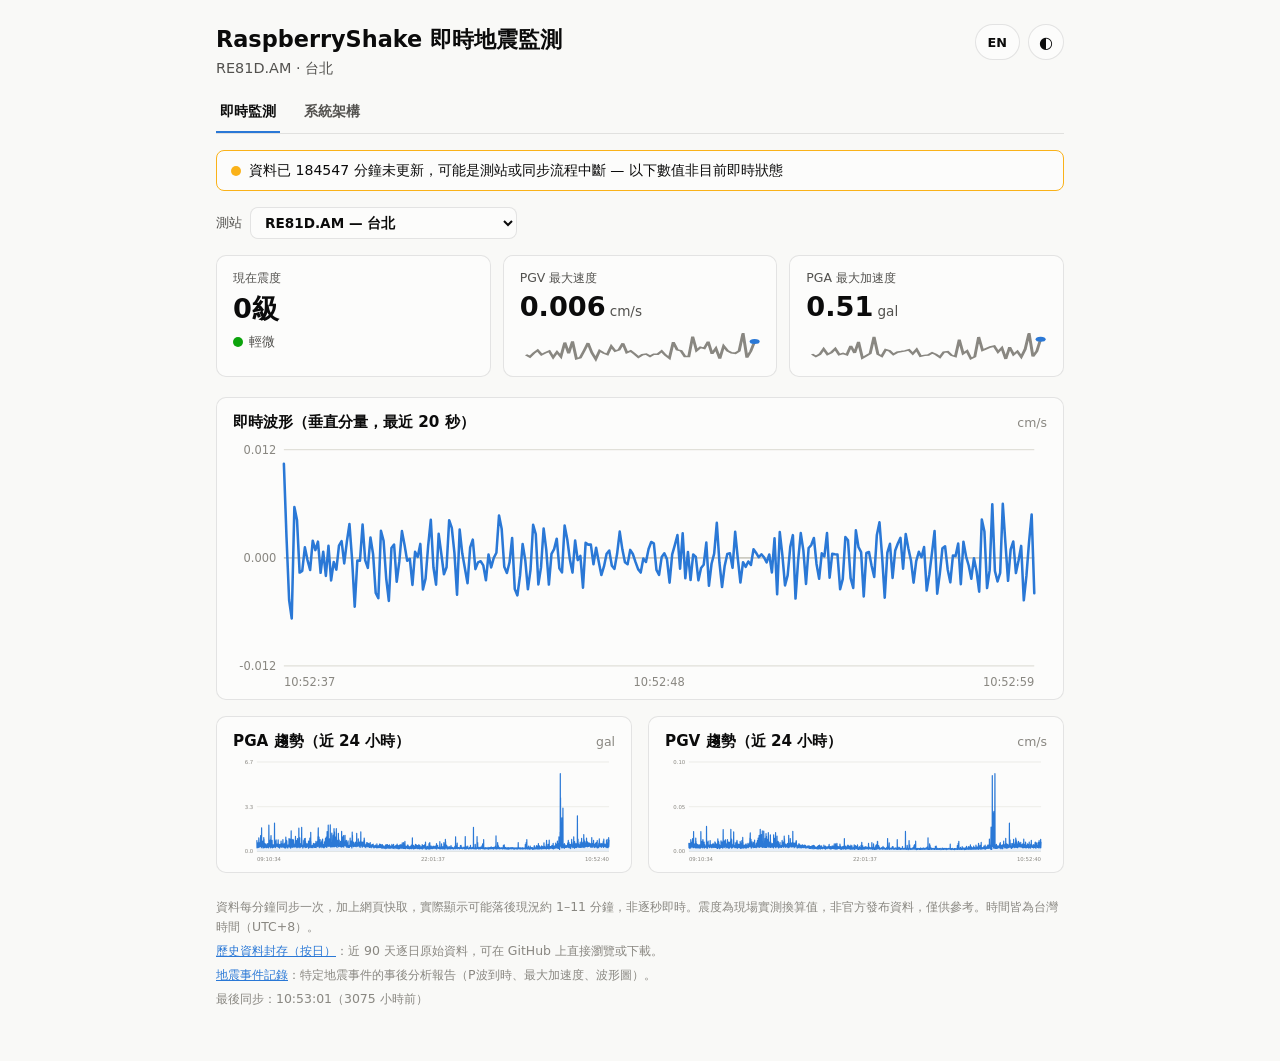
==== commit 0aa3b446: "Add 2026-07-26 Shuangxi M5.6 event report page RE81D-observed P-arrival (post-hoc STA/LTA estimate) " ====
--- a/index.html
+++ b/index.html
@@ -283,6 +283,8 @@
     <p lang="en">Data is synced once a minute; combined with page caching, the display may lag reality by roughly 1–11 minutes — this is not second-by-second real time. Intensity values are derived from on-site measurement, not official published data, for reference only. All times are Taiwan Time (UTC+8).</p>
     <p lang="zh-Hant"><a href="https://github.com/drewhui/RASPBERRYSHAKE_CCU/tree/main/data/archive">歷史資料封存（按日）</a>：近 90 天逐日原始資料，可在 GitHub 上直接瀏覽或下載。</p>
     <p lang="en"><a href="https://github.com/drewhui/RASPBERRYSHAKE_CCU/tree/main/data/archive">Historical data archive (daily)</a>: raw daily data for the last 90 days, browsable or downloadable directly on GitHub.</p>
+    <p lang="zh-Hant"><a href="events/">地震事件記錄</a>：特定地震事件的事後分析報告（P波到時、最大加速度、波形圖）。</p>
+    <p lang="en"><a href="events/">Earthquake event reports</a>: post-event analysis for specific earthquakes (P-wave arrival, peak acceleration, waveform plots).</p>
     <p id="updated-line">—</p>
   </footer>
 
